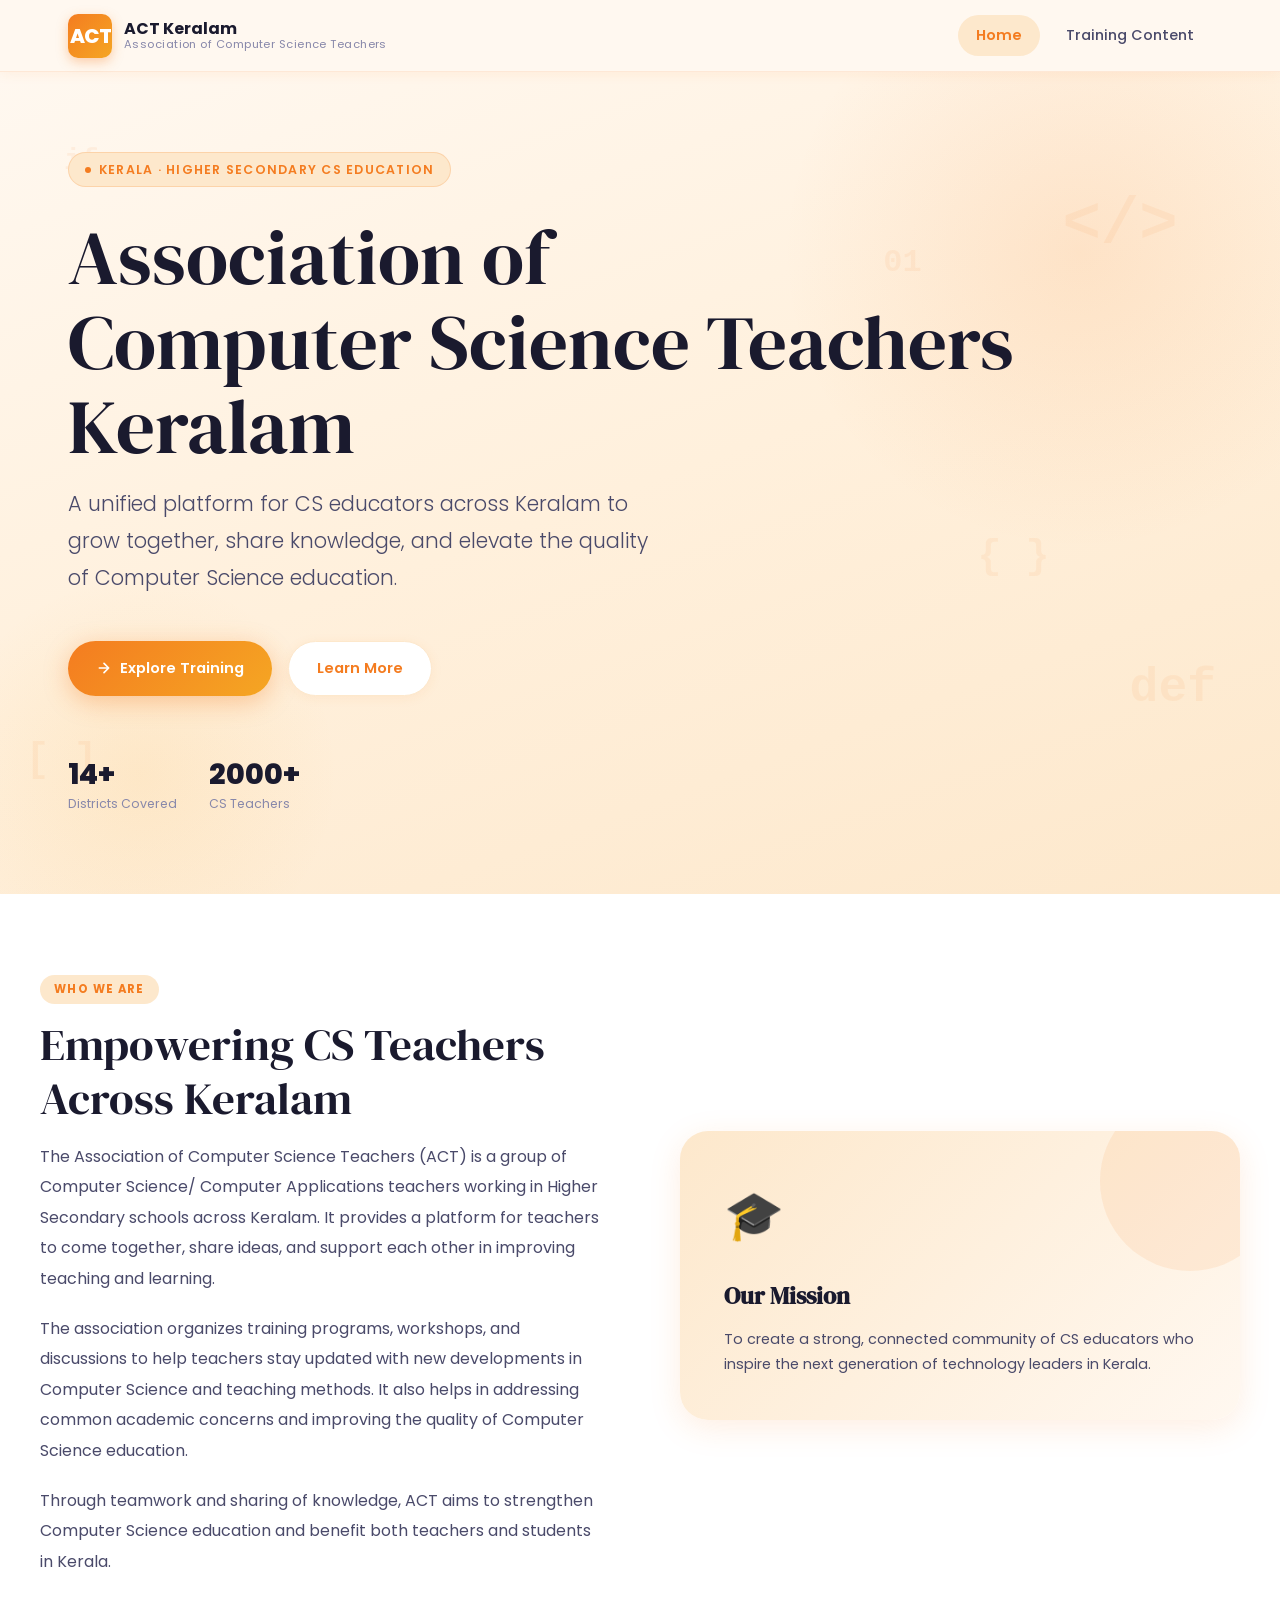
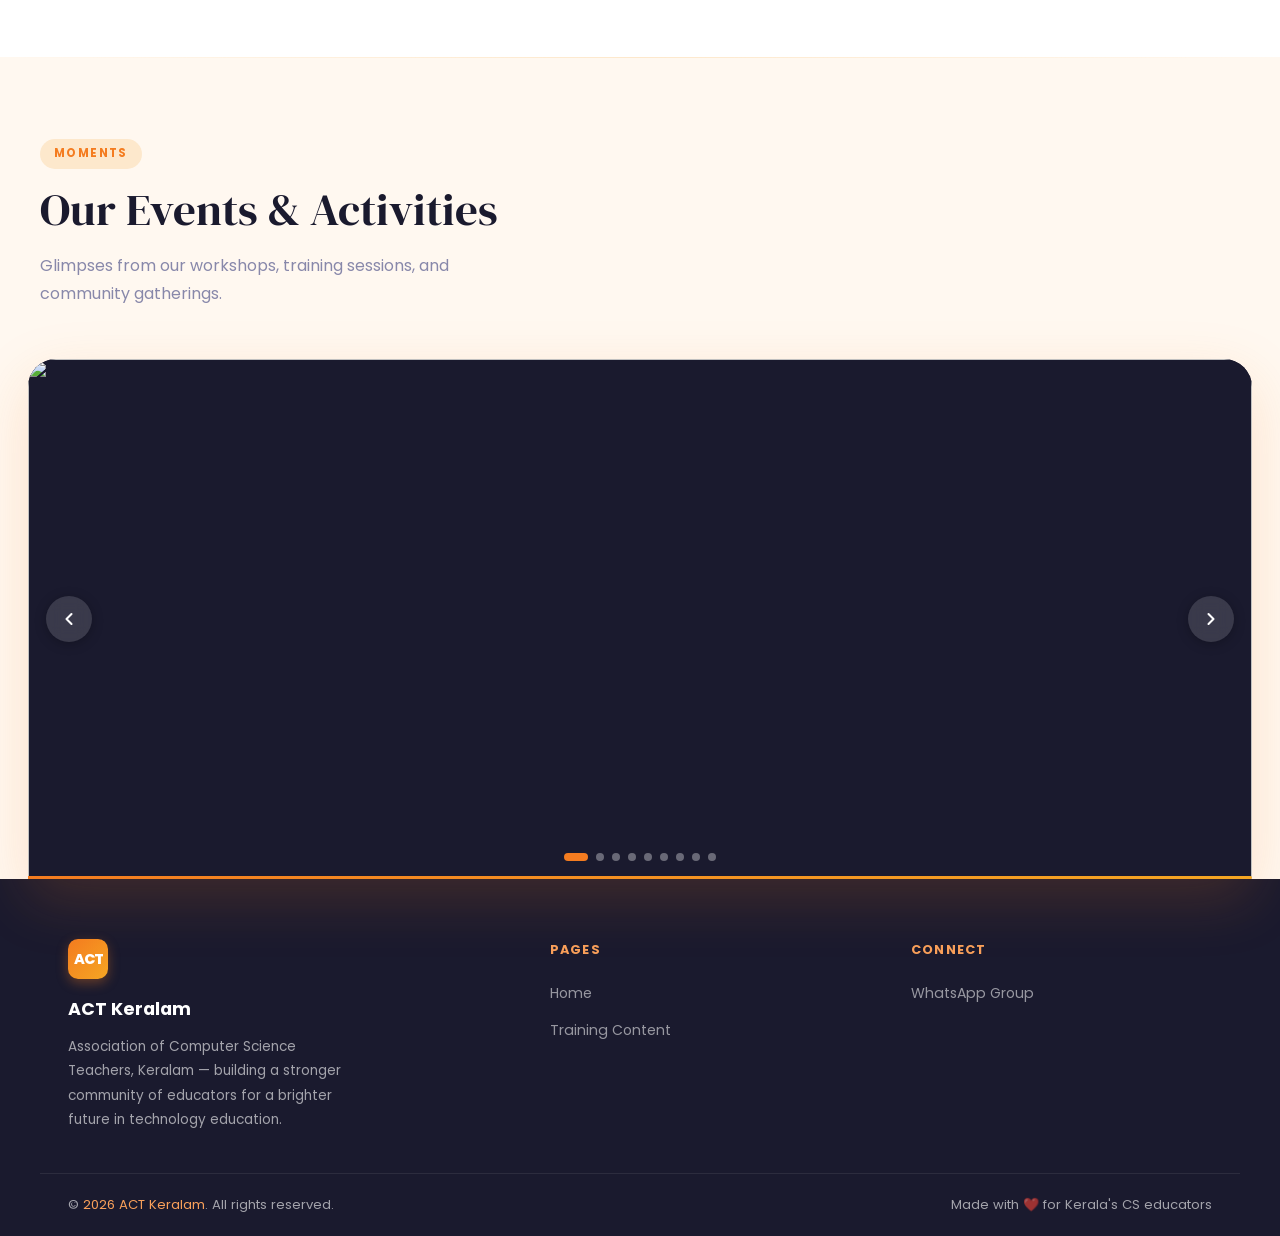
==== index.html @ 17eaa676 "Add files via upload" ====
<!DOCTYPE html>
<html lang="en">
<head>
  <meta charset="UTF-8" />
  <meta name="viewport" content="width=device-width, initial-scale=1.0" />
  <title>ACT Keralam — Association of Computer Science Teachers</title>
  <meta name="description" content="ACT Keralam is the Association of Computer Science Teachers in Kerala, supporting CS educators across Higher Secondary Schools." />
  <link rel="stylesheet" href="style.css" />
  <!-- Google Fonts preconnect for performance -->
  <link rel="preconnect" href="https://fonts.googleapis.com" />
  <link rel="preconnect" href="https://fonts.gstatic.com" crossorigin />
</head>
<body>

  <!-- ==============================
       STICKY NAVIGATION BAR
  ============================== -->
  <nav class="navbar" role="navigation" aria-label="Main navigation">
    <div class="nav-container">

      <!-- Brand / Logo -->
      <a href="index.html" class="nav-brand" aria-label="ACT Keralam home">
        <div class="nav-logo-icon" aria-hidden="true">ACT</div>
        <div class="nav-brand-text">
          <span class="nav-brand-name">ACT Keralam</span>
          <span class="nav-brand-sub">Association of Computer Science Teachers</span>
        </div>
      </a>

      <!-- Navigation Links -->
      <ul class="nav-links" role="list">
        <li><a href="index.html" class="active">Home</a></li>
        <li><a href="training.html">Training Content</a></li>
      </ul>

      <!-- Mobile Menu Toggle -->
      <button class="nav-toggle" aria-label="Toggle navigation menu" aria-expanded="false">
        <span></span>
        <span></span>
        <span></span>
      </button>

    </div>
  </nav>


  <!-- ==============================
       HERO / BANNER SECTION
  ============================== -->
  <header class="hero" role="banner">

    <!-- Subtle animated background pattern -->
    <div class="hero-bg-pattern" aria-hidden="true"></div>

    <!-- Tech-themed floating decorative characters -->
    <div class="hero-deco" aria-hidden="true">
      <span class="hero-deco-item">&lt;/&gt;</span>
      <span class="hero-deco-item">{ }</span>
      <span class="hero-deco-item">01</span>
      <span class="hero-deco-item">def</span>
      <span class="hero-deco-item">if</span>
      <span class="hero-deco-item">[ ]</span>
    </div>

    <!-- Hero content -->
    <div class="hero-content">
      <div class="hero-eyebrow">Kerala · Higher Secondary CS Education</div>

      <h1 class="hero-heading">
        Association of<br />
        Computer Science Teachers<br />
        Keralam
      </h1>

      <p class="hero-subtitle">
        A unified platform for CS educators across Keralam to grow together, share knowledge, and elevate the quality of Computer Science education.
      </p>

      <div class="hero-cta-row">
        <a href="training.html" class="btn-primary">
          <!-- Arrow icon -->
          <svg width="16" height="16" viewBox="0 0 24 24" fill="none" stroke="currentColor" stroke-width="2.5" stroke-linecap="round" stroke-linejoin="round" aria-hidden="true"><path d="M5 12h14M12 5l7 7-7 7"/></svg>
          Explore Training
        </a>
        <a href="#about" class="btn-secondary">Learn More</a>
      </div>

      <!-- Stats row -->
      <div class="hero-stats">
        <div class="hero-stat">
          <span class="hero-stat-number" data-target="14" data-suffix="+">14</span>
          <span class="hero-stat-label">Districts Covered</span>
        </div>
        <div class="hero-stat">
          <span class="hero-stat-number" data-target="2000" data-suffix="+">2000+</span>
          <span class="hero-stat-label">CS Teachers</span>
        </div>
      </div>
    </div>
  </header>


  <!-- ==============================
       ABOUT / CONTENT SECTION
  ============================== -->
  <section class="about-section" id="about" aria-labelledby="about-heading">
    <div class="section-container">
      <div class="about-inner">

        <!-- Text block -->
        <div class="about-text">
          <span class="section-tag">Who We Are</span>
          <h2 class="section-title" id="about-heading">Empowering CS Teachers Across Keralam</h2>

          <!-- Association description — exact content as required -->
          <p>
            The Association of Computer Science Teachers (ACT) is a group of Computer Science/ Computer Applications teachers working in Higher Secondary schools across Keralam. It provides a platform for teachers to come together, share ideas, and support each other in improving teaching and learning.
          </p>
          <p>
            The association organizes training programs, workshops, and discussions to help teachers stay updated with new developments in Computer Science and teaching methods. It also helps in addressing common academic concerns and improving the quality of Computer Science education.
          </p>
          <p>
            Through teamwork and sharing of knowledge, ACT aims to strengthen Computer Science education and benefit both teachers and students in Kerala.
          </p>
        </div>

        <!-- Visual card -->
        <div class="about-visual">
          <div class="about-card">
            <div class="about-card-icon" aria-hidden="true">🎓</div>
            <h3 class="about-card-title">Our Mission</h3>
            <p class="about-card-text">
              To create a strong, connected community of CS educators who inspire the next generation of technology leaders in Kerala.
            </p>
            <!-- Keyword pills -->
            
          </div>
        </div>

      </div>
    </div>
  </section>

  <hr class="divider" aria-hidden="true" />

  <!-- ==============================
       SLIDESHOW GALLERY SECTION

       HOW TO ADD YOUR IMAGES:
       1. Put your image files in an "images/" folder
          next to index.html (any aspect ratio is fine).
       2. In the <div class="slideshow-track"> below,
          replace each placeholder <div class="slide"> with:

          <div class="slide">
            <img src="images/your-photo.jpg" alt="Describe the photo" />
            <div class="slide-caption">Caption text here</div>
          </div>

       3. Add or remove <div class="slide"> blocks freely —
          the JS will auto-update the dot indicators.
       The slideshow handles portrait, landscape, and square
       images correctly (object-fit: contain keeps full image
       visible; object-fit: cover fills the frame).
  ============================== -->
  <section class="gallery-section" id="gallery" aria-labelledby="gallery-heading">
    <div class="section-container">

      <div class="section-header">
        <span class="section-tag">Moments</span>
        <h2 class="section-title" id="gallery-heading">Our Events &amp; Activities</h2>
        <p class="section-subtitle">Glimpses from our workshops, training sessions, and community gatherings.</p>
      </div>

    </div><!-- /.section-container — intentionally ends here so slideshow is full-width -->

    <!-- ---- Slideshow ---- -->
    <div class="slideshow" role="region" aria-label="Event photo slideshow" aria-roledescription="carousel">

      <!-- Slide track — all slides sit side-by-side, JS translates this -->
      <div class="slideshow-track" id="slideshowTrack">

        <!--
          ════════════════════════════════════════
          SLIDE 1 — replace placeholder with your image:
          <img src="images/photo1.jpg" alt="Python Workshop 2024" />
          ════════════════════════════════════════
        -->
        <div class="slide" role="group" aria-roledescription="slide" aria-label="Slide 1 of 6">
          <div class="slide-img-wrap">
            <img src="images/1.jpeg"  />
            <!-- ↑ Remove the div above and add your <img> tag here ↑ -->
          </div>
          
        </div>

        <!-- SLIDE 2 -->
        <div class="slide" role="group" aria-roledescription="slide" aria-label="Slide 2 of 6">
          <div class="slide-img-wrap">
            <img src="images/2.jpeg"  />
          </div>
          
        </div>

        <!-- SLIDE 3 -->
        <div class="slide" role="group" aria-roledescription="slide" aria-label="Slide 3 of 6">
          <div class="slide-img-wrap">
            <img src="images/3.jpeg"  />
          </div>
          
        </div>

        <!-- SLIDE 4 -->
        <div class="slide" role="group" aria-roledescription="slide" aria-label="Slide 4 of 6">
          <div class="slide-img-wrap">
            <img src="images/4.jpeg"  />
          </div>
          
        </div>

        <!-- SLIDE 5 -->
        <div class="slide" role="group" aria-roledescription="slide" aria-label="Slide 5 of 6">
          <div class="slide-img-wrap">
            <img src="images/5.jpeg"  />
          </div>
          
        </div>

        <!-- SLIDE 6 -->
        <div class="slide" role="group" aria-roledescription="slide" aria-label="Slide 6 of 6">
          <div class="slide-img-wrap">
            <img src="images/6.jpeg"  />
          </div>
          
        </div>
              

        <!-- SLIDE 7 -->
        <div class="slide" role="group" aria-roledescription="slide" aria-label="Slide 7 of 7">
          <div class="slide-img-wrap">
            <img src="images/7.jpeg"  />
          </div>
        
        </div>
              

        <!-- SLIDE 8 -->
        <div class="slide" role="group" aria-roledescription="slide" aria-label="Slide 8 of 8">
          <div class="slide-img-wrap">
            <img src="images/8.jpeg"  />
          </div>
          
        </div>
              

        <!-- SLIDE 9 -->
        <div class="slide" role="group" aria-roledescription="slide" aria-label="Slide 9 of 9">
          <div class="slide-img-wrap">
            <img src="images/9.jpeg"  />
          </div>
        </div>
              

      </div><!-- /.slideshow-track -->

      <!-- Prev / Next arrow buttons -->
      <button class="slideshow-btn slideshow-btn--prev" id="slidePrev" aria-label="Previous slide">
        <svg width="20" height="20" viewBox="0 0 24 24" fill="none" stroke="currentColor" stroke-width="2.5" stroke-linecap="round" stroke-linejoin="round" aria-hidden="true"><path d="M15 18l-6-6 6-6"/></svg>
      </button>
      <button class="slideshow-btn slideshow-btn--next" id="slideNext" aria-label="Next slide">
        <svg width="20" height="20" viewBox="0 0 24 24" fill="none" stroke="currentColor" stroke-width="2.5" stroke-linecap="round" stroke-linejoin="round" aria-hidden="true"><path d="M9 18l6-6-6-6"/></svg>
      </button>

      <!-- Dot indicators — generated by JS, shown here as fallback -->
      <div class="slideshow-dots" id="slideshowDots" role="tablist" aria-label="Slide indicators"></div>

      <!-- Autoplay progress bar -->
      <div class="slideshow-progress" aria-hidden="true">
        <div class="slideshow-progress-bar" id="progressBar"></div>
      </div>

    </div><!-- /.slideshow -->

  </section>


  <!-- ==============================
       FOOTER
  ============================== -->
  <footer role="contentinfo">
    <div class="footer-top">

      <!-- Brand column -->
      <div class="footer-brand">
        <div class="nav-logo-icon" aria-hidden="true" style="width:40px;height:40px;font-size:0.9rem;">ACT</div>
        <div class="footer-brand-name">ACT Keralam</div>
        <p class="footer-brand-text">
          Association of Computer Science Teachers, Keralam — building a stronger community of educators for a brighter future in technology education.
        </p>
      </div>

      <!-- Quick links column -->
      <div class="footer-col">
        <h4 class="footer-col-title">Pages</h4>
        <ul>
          <li><a href="index.html">Home</a></li>
          <li><a href="training.html">Training Content</a></li>
        </ul>
      </div>

      <!-- Connect column -->
      <div class="footer-col">
        <h4 class="footer-col-title">Connect</h4>
        <ul>
          <li><a href="https://youtube.com" target="_blank" rel="noopener noreferrer">WhatsApp Group</a></li>
        </ul>
      </div>

    </div>

    <!-- Bottom bar -->
    <div class="footer-bottom">
      <p class="footer-copy">
        &copy; <span id="year"></span> <span>ACT Keralam</span>. All rights reserved.
      </p>
      <p class="footer-copy">Made with ❤️ for Kerala's CS educators</p>
    </div>
  </footer>

  <script src="script.js"></script>
  <script>
    // Set current year in footer dynamically
    document.getElementById('year').textContent = new Date().getFullYear();
  </script>

</body>
</html>
---- style.css ----
/* =========================================
   ACT Keralam - Global Stylesheet
   Association of Computer Science Teachers
   ========================================= */

/* --- Google Fonts Import --- */
@import url('https://fonts.googleapis.com/css2?family=Poppins:wght@300;400;500;600;700;800&family=DM+Serif+Display:ital@0;1&display=swap');

/* --- CSS Variables (Design Tokens) --- */
:root {
  --cream: #FFF8F0;
  --cream-dark: #FFF0DC;
  --orange: #F47C20;
  --orange-light: #F9A05A;
  --orange-pale: #FDE8CC;
  --amber: #F5A623;
  --brown: #7A3B1E;
  --text-dark: #1A1A2E;
  --text-mid: #4A4A6A;
  --text-soft: #8888AA;
  --white: #FFFFFF;
  --shadow-sm: 0 2px 12px rgba(244,124,32,0.08);
  --shadow-md: 0 8px 32px rgba(244,124,32,0.13);
  --shadow-lg: 0 20px 60px rgba(244,124,32,0.18);
  --radius-sm: 10px;
  --radius-md: 18px;
  --radius-lg: 28px;
  --nav-height: 72px;
  --transition: 0.3s cubic-bezier(0.4, 0, 0.2, 1);
}

/* --- Reset & Base --- */
*, *::before, *::after {
  box-sizing: border-box;
  margin: 0;
  padding: 0;
}

html {
  scroll-behavior: smooth;
  font-size: 16px;
}

body {
  font-family: 'Poppins', sans-serif;
  background-color: var(--cream);
  color: var(--text-dark);
  line-height: 1.7;
  overflow-x: hidden;
}

a {
  text-decoration: none;
  color: inherit;
}

img {
  max-width: 100%;
  display: block;
}

/* =========================================
   NAVIGATION
   ========================================= */

.navbar {
  position: sticky;
  top: 0;
  z-index: 100;
  height: var(--nav-height);
  background: rgba(255, 248, 240, 0.92);
  backdrop-filter: blur(16px);
  -webkit-backdrop-filter: blur(16px);
  border-bottom: 1px solid rgba(244, 124, 32, 0.12);
  box-shadow: var(--shadow-sm);
  display: flex;
  align-items: center;
  transition: box-shadow var(--transition);
}

.nav-container {
  width: 100%;
  max-width: 1200px;
  margin: 0 auto;
  padding: 0 28px;
  display: flex;
  align-items: center;
  justify-content: space-between;
  gap: 24px;
}

/* Logo / Brand */
.nav-brand {
  display: flex;
  align-items: center;
  gap: 12px;
  flex-shrink: 0;
}

.nav-logo-icon {
  width: 44px;
  height: 44px;
  background: linear-gradient(135deg, var(--orange), var(--amber));
  border-radius: var(--radius-sm);
  display: flex;
  align-items: center;
  justify-content: center;
  font-size: 1.25rem;
  font-weight: 800;
  color: white;
  letter-spacing: -1px;
  box-shadow: 0 4px 12px rgba(244,124,32,0.35);
  flex-shrink: 0;
}

.nav-brand-text {
  display: flex;
  flex-direction: column;
  line-height: 1.2;
}

.nav-brand-name {
  font-size: 1rem;
  font-weight: 700;
  color: var(--text-dark);
}

.nav-brand-sub {
  font-size: 0.7rem;
  font-weight: 400;
  color: var(--text-soft);
  letter-spacing: 0.04em;
}

/* Nav Links */
.nav-links {
  display: flex;
  align-items: center;
  gap: 8px;
  list-style: none;
}

.nav-links a {
  display: block;
  padding: 8px 18px;
  font-size: 0.9rem;
  font-weight: 500;
  color: var(--text-mid);
  border-radius: 50px;
  transition: background var(--transition), color var(--transition);
}

.nav-links a:hover,
.nav-links a.active {
  background: var(--orange-pale);
  color: var(--orange);
}

.nav-links a.active {
  font-weight: 600;
}

/* Mobile hamburger */
.nav-toggle {
  display: none;
  flex-direction: column;
  gap: 5px;
  cursor: pointer;
  padding: 6px;
  background: none;
  border: none;
}

.nav-toggle span {
  display: block;
  width: 24px;
  height: 2px;
  background: var(--text-dark);
  border-radius: 2px;
  transition: all var(--transition);
}

/* =========================================
   HERO SECTION
   ========================================= */

.hero {
  position: relative;
  min-height: 88vh;
  display: flex;
  align-items: center;
  overflow: hidden;
  background: linear-gradient(160deg, #FFF8F0 0%, #FFF0DC 50%, #FDE8CC 100%);
}

/* Decorative background pattern */
.hero-bg-pattern {
  position: absolute;
  inset: 0;
  pointer-events: none;
  overflow: hidden;
}

/* Floating tech-themed circles/shapes */
.hero-bg-pattern::before {
  content: '';
  position: absolute;
  top: -120px;
  right: -100px;
  width: 600px;
  height: 600px;
  border-radius: 50%;
  background: radial-gradient(circle, rgba(244,124,32,0.12) 0%, transparent 70%);
}

.hero-bg-pattern::after {
  content: '';
  position: absolute;
  bottom: -80px;
  left: -60px;
  width: 400px;
  height: 400px;
  border-radius: 50%;
  background: radial-gradient(circle, rgba(245,166,35,0.10) 0%, transparent 70%);
}

/* Floating tech icons SVG shapes */
.hero-deco {
  position: absolute;
  inset: 0;
  pointer-events: none;
}

.hero-deco-item {
  position: absolute;
  opacity: 0.07;
  font-size: 5rem;
  color: var(--orange);
  font-family: monospace;
  font-weight: 700;
  user-select: none;
  animation: float 6s ease-in-out infinite;
}

.hero-deco-item:nth-child(1) { top: 12%; right: 8%;  font-size: 4rem; animation-delay: 0s; }
.hero-deco-item:nth-child(2) { top: 55%; right: 18%; font-size: 2.5rem; animation-delay: 1.5s; }
.hero-deco-item:nth-child(3) { top: 20%; right: 28%; font-size: 2rem; animation-delay: 0.8s; }
.hero-deco-item:nth-child(4) { bottom: 20%; right: 5%; font-size: 3rem; animation-delay: 2.2s; }
.hero-deco-item:nth-child(5) { top: 8%; left: 5%;   font-size: 1.8rem; animation-delay: 3s; }
.hero-deco-item:nth-child(6) { bottom: 12%; left: 2%; font-size: 2.5rem; animation-delay: 1s; }

@keyframes float {
  0%, 100% { transform: translateY(0px) rotate(0deg); }
  50%       { transform: translateY(-18px) rotate(4deg); }
}

/* Hero Content */
.hero-content {
  position: relative;
  z-index: 2;
  max-width: 1200px;
  margin: 0 auto;
  padding: 80px 28px;
  width: 100%;
}

.hero-eyebrow {
  display: inline-flex;
  align-items: center;
  gap: 8px;
  background: var(--orange-pale);
  color: var(--orange);
  font-size: 0.78rem;
  font-weight: 600;
  letter-spacing: 0.1em;
  text-transform: uppercase;
  padding: 6px 16px;
  border-radius: 50px;
  margin-bottom: 28px;
  border: 1px solid rgba(244,124,32,0.2);
}

.hero-eyebrow::before {
  content: '';
  width: 6px;
  height: 6px;
  background: var(--orange);
  border-radius: 50%;
  animation: pulse 2s infinite;
}

@keyframes pulse {
  0%, 100% { opacity: 1; transform: scale(1); }
  50%       { opacity: 0.5; transform: scale(1.5); }
}

.hero-heading {
  font-family: 'DM Serif Display', serif;
  font-size: clamp(2.4rem, 6vw, 5rem);
  font-weight: 400;
  line-height: 1.1;
  color: var(--text-dark);
  margin-bottom: 16px;
}

.hero-heading span {
  color: var(--orange);
  font-style: italic;
}

.hero-subtitle {
  font-size: clamp(1rem, 2.5vw, 1.3rem);
  font-weight: 300;
  color: var(--text-mid);
  max-width: 580px;
  margin-bottom: 44px;
  line-height: 1.8;
}

.hero-cta-row {
  display: flex;
  gap: 16px;
  flex-wrap: wrap;
}

/* Buttons */
.btn-primary {
  display: inline-flex;
  align-items: center;
  gap: 8px;
  background: linear-gradient(135deg, var(--orange), var(--amber));
  color: white;
  font-family: 'Poppins', sans-serif;
  font-size: 0.92rem;
  font-weight: 600;
  padding: 14px 28px;
  border-radius: 50px;
  border: none;
  cursor: pointer;
  box-shadow: 0 6px 24px rgba(244,124,32,0.35);
  transition: transform var(--transition), box-shadow var(--transition);
  text-decoration: none;
}

.btn-primary:hover {
  transform: translateY(-2px);
  box-shadow: 0 12px 32px rgba(244,124,32,0.45);
}

.btn-secondary {
  display: inline-flex;
  align-items: center;
  gap: 8px;
  background: white;
  color: var(--orange);
  font-family: 'Poppins', sans-serif;
  font-size: 0.92rem;
  font-weight: 600;
  padding: 14px 28px;
  border-radius: 50px;
  border: 1.5px solid var(--orange-pale);
  cursor: pointer;
  box-shadow: var(--shadow-sm);
  transition: all var(--transition);
  text-decoration: none;
}

.btn-secondary:hover {
  background: var(--orange-pale);
  border-color: var(--orange-light);
  transform: translateY(-2px);
}

/* Hero stat chips */
.hero-stats {
  display: flex;
  gap: 32px;
  margin-top: 64px;
  flex-wrap: wrap;
}

.hero-stat {
  display: flex;
  flex-direction: column;
}

.hero-stat-number {
  font-size: 1.8rem;
  font-weight: 800;
  color: var(--text-dark);
  line-height: 1;
}

.hero-stat-label {
  font-size: 0.78rem;
  color: var(--text-soft);
  font-weight: 400;
  margin-top: 4px;
}

/* =========================================
   SECTION COMMON STYLES
   ========================================= */

section {
  padding: 80px 28px;
}

.section-container {
  max-width: 1200px;
  margin: 0 auto;
}

.section-tag {
  display: inline-block;
  background: var(--orange-pale);
  color: var(--orange);
  font-size: 0.72rem;
  font-weight: 700;
  letter-spacing: 0.12em;
  text-transform: uppercase;
  padding: 5px 14px;
  border-radius: 50px;
  margin-bottom: 14px;
}

.section-title {
  font-family: 'DM Serif Display', serif;
  font-size: clamp(1.8rem, 4vw, 2.8rem);
  font-weight: 400;
  color: var(--text-dark);
  line-height: 1.2;
  margin-bottom: 16px;
}

.section-subtitle {
  font-size: 1rem;
  color: var(--text-soft);
  max-width: 500px;
}

.section-header {
  margin-bottom: 52px;
}

/* =========================================
   ABOUT SECTION (Home Page)
   ========================================= */

.about-section {
  background: var(--white);
}

.about-inner {
  display: grid;
  grid-template-columns: 1fr 1fr;
  gap: 80px;
  align-items: center;
}

.about-text p {
  font-size: 1rem;
  color: var(--text-mid);
  line-height: 1.9;
  margin-bottom: 20px;
}

.about-text p:last-child {
  margin-bottom: 0;
}

/* About visual card */
.about-visual {
  position: relative;
}

.about-card {
  background: linear-gradient(135deg, var(--orange-pale), var(--cream));
  border-radius: var(--radius-lg);
  padding: 44px;
  box-shadow: var(--shadow-md);
  position: relative;
  overflow: hidden;
}

.about-card::before {
  content: '';
  position: absolute;
  top: -40px;
  right: -40px;
  width: 180px;
  height: 180px;
  border-radius: 50%;
  background: rgba(244,124,32,0.1);
}

.about-card-icon {
  font-size: 3rem;
  margin-bottom: 20px;
}

.about-card-title {
  font-family: 'DM Serif Display', serif;
  font-size: 1.5rem;
  color: var(--text-dark);
  margin-bottom: 10px;
}

.about-card-text {
  font-size: 0.9rem;
  color: var(--text-mid);
  line-height: 1.7;
}

/* Pillars / feature pills */
.about-pillars {
  display: flex;
  flex-wrap: wrap;
  gap: 10px;
  margin-top: 28px;
}

.pillar-chip {
  background: white;
  color: var(--orange);
  border: 1.5px solid var(--orange-pale);
  font-size: 0.8rem;
  font-weight: 500;
  padding: 7px 16px;
  border-radius: 50px;
  box-shadow: var(--shadow-sm);
}

/* =========================================
   GALLERY / SLIDESHOW SECTION (Home Page)
   ========================================= */

.gallery-section {
  background: var(--cream);
  /* section-container padding handles top/bottom;
     slideshow bleeds full width below it */
  padding-bottom: 0;
}

/* ─── Slideshow outer shell ─── */
.slideshow {
  position: relative;
  width: 100%;
  overflow: hidden;
  background: var(--text-dark);
  /* Fixed height so every slide takes the same space regardless of image ratio */
  height: 520px;
  border-radius: var(--radius-lg) var(--radius-lg) 0 0;
  box-shadow: var(--shadow-lg);
  /* margin ties it visually to the section above */
  margin-top: 12px;
  user-select: none;
}

@media (max-width: 900px) { .slideshow { height: 400px; } }
@media (max-width: 600px) { .slideshow { height: 260px; border-radius: var(--radius-md) var(--radius-md) 0 0; } }

/* ─── Track — all slides in a row ─── */
.slideshow-track {
  display: flex;
  height: 100%;
  width: 100%;
  /* JS sets transform: translateX(-N*100%) to advance */
  transform: translateX(0);
  transition: transform 0.55s cubic-bezier(0.77, 0, 0.175, 1);
}

/* ─── Individual slide ─── */
.slide {
  flex: 0 0 100%;   /* each slide is exactly 100% of the viewport width */
  width: 100%;
  height: 100%;
  position: relative;
  overflow: hidden;
}

/* ─── Image wrapper — centres image of ANY aspect ratio ─── */
.slide-img-wrap {
  width: 100%;
  height: 100%;
  display: flex;
  align-items: center;
  justify-content: center;
  background: var(--text-dark);
  overflow: hidden;
}

/*
  HOW REAL IMAGES ARE HANDLED:
  ─────────────────────────────
  • object-fit: contain  → whole image always visible, letterboxed if needed
  • object-fit: cover    → fills the frame, crops if needed (comment/uncomment)
  Swap to 'cover' if you prefer full-bleed cropped images.
*/
.slide-img-wrap img {
  width: 100%;
  height: 100%;
  object-fit: contain;      /* ← change to 'cover' for full-bleed */
  object-position: center;
  display: block;
  transition: transform 0.6s ease;
}

.slide:hover .slide-img-wrap img {
  transform: scale(1.03);
}

/* ─── Placeholder (shown until real images are added) ─── */
.slide-placeholder {
  width: 100%;
  height: 100%;
  display: flex;
  flex-direction: column;
  align-items: center;
  justify-content: center;
  gap: 12px;
  background: linear-gradient(160deg, #2A1A3E 0%, var(--text-dark) 100%);
  position: relative;
  overflow: hidden;
}

/* Diagonal stripe texture on placeholder */
.slide-placeholder::before {
  content: '';
  position: absolute;
  inset: 0;
  background: repeating-linear-gradient(
    -45deg,
    transparent,
    transparent 28px,
    rgba(244,124,32,0.04) 28px,
    rgba(244,124,32,0.04) 56px
  );
}

.slide-placeholder-icon {
  font-size: 3.5rem;
  opacity: 0.25;
  position: relative;
}

.slide-placeholder-label {
  font-size: 0.85rem;
  font-weight: 700;
  letter-spacing: 0.12em;
  text-transform: uppercase;
  color: var(--orange-light);
  opacity: 0.75;
  background: rgba(255,255,255,0.06);
  padding: 6px 18px;
  border-radius: 50px;
  border: 1px solid rgba(244,124,32,0.2);
  position: relative;
}

.slide-placeholder-hint {
  font-size: 0.72rem;
  color: rgba(255,255,255,0.3);
  font-family: monospace;
  position: relative;
}

/* ─── Slide caption overlay ─── */
.slide-caption {
  position: absolute;
  bottom: 0;
  left: 0;
  right: 0;
  padding: 32px 28px 20px;
  background: linear-gradient(to top, rgba(0,0,0,0.65) 0%, transparent 100%);
  color: white;
  font-size: 0.95rem;
  font-weight: 600;
  letter-spacing: 0.02em;
  pointer-events: none;
}

/* ─── Prev / Next buttons ─── */
.slideshow-btn {
  position: absolute;
  top: 50%;
  transform: translateY(-50%);
  width: 46px;
  height: 46px;
  border-radius: 50%;
  border: none;
  background: rgba(255,255,255,0.14);
  backdrop-filter: blur(8px);
  -webkit-backdrop-filter: blur(8px);
  color: white;
  cursor: pointer;
  display: flex;
  align-items: center;
  justify-content: center;
  transition: background var(--transition), transform var(--transition);
  z-index: 10;
  box-shadow: 0 2px 12px rgba(0,0,0,0.25);
}

.slideshow-btn:hover {
  background: var(--orange);
  transform: translateY(-50%) scale(1.08);
}

.slideshow-btn--prev { left: 18px; }
.slideshow-btn--next { right: 18px; }

@media (max-width: 600px) {
  .slideshow-btn { width: 36px; height: 36px; }
  .slideshow-btn--prev { left: 10px; }
  .slideshow-btn--next { right: 10px; }
}

/* ─── Dot indicators ─── */
.slideshow-dots {
  position: absolute;
  bottom: 18px;
  left: 50%;
  transform: translateX(-50%);
  display: flex;
  gap: 8px;
  z-index: 10;
}

.slideshow-dot {
  width: 8px;
  height: 8px;
  border-radius: 50%;
  border: none;
  background: rgba(255,255,255,0.35);
  cursor: pointer;
  padding: 0;
  transition: background var(--transition), transform var(--transition), width var(--transition);
}

.slideshow-dot.active {
  background: var(--orange);
  width: 24px;           /* active dot stretches into a pill */
  border-radius: 4px;
  transform: none;
}

.slideshow-dot:hover:not(.active) {
  background: rgba(255,255,255,0.65);
}

/* ─── Progress bar ─── */
.slideshow-progress {
  position: absolute;
  bottom: 0;
  left: 0;
  right: 0;
  height: 3px;
  background: rgba(255,255,255,0.1);
  z-index: 10;
}

.slideshow-progress-bar {
  height: 100%;
  width: 0%;
  background: linear-gradient(90deg, var(--orange), var(--amber));
  border-radius: 0 2px 2px 0;
}

/* =========================================
   FOOTER
   ========================================= */

footer {
  background: var(--text-dark);
  color: rgba(255,255,255,0.6);
  padding: 0;
}

.footer-top {
  padding: 60px 28px 40px;
  max-width: 1200px;
  margin: 0 auto;
  display: grid;
  grid-template-columns: 1.4fr 1fr 1fr;
  gap: 60px;
}

.footer-brand .nav-logo-icon {
  margin-bottom: 16px;
}

.footer-brand-name {
  font-size: 1.1rem;
  font-weight: 700;
  color: white;
  margin-bottom: 10px;
}

.footer-brand-text {
  font-size: 0.85rem;
  line-height: 1.8;
  max-width: 280px;
}

.footer-col-title {
  font-size: 0.8rem;
  font-weight: 700;
  letter-spacing: 0.1em;
  text-transform: uppercase;
  color: var(--orange-light);
  margin-bottom: 18px;
}

.footer-col ul {
  list-style: none;
  display: flex;
  flex-direction: column;
  gap: 10px;
}

.footer-col ul li a {
  font-size: 0.88rem;
  color: rgba(255,255,255,0.55);
  transition: color var(--transition);
}

.footer-col ul li a:hover {
  color: var(--orange-light);
}

.footer-bottom {
  border-top: 1px solid rgba(255,255,255,0.08);
  padding: 20px 28px;
  max-width: 1200px;
  margin: 0 auto;
  display: flex;
  align-items: center;
  justify-content: space-between;
  flex-wrap: wrap;
  gap: 12px;
}

.footer-copy {
  font-size: 0.82rem;
}

.footer-copy span {
  color: var(--orange-light);
}

/* =========================================
   TRAINING PAGE
   ========================================= */

/* Page header band */
.page-hero {
  background: linear-gradient(135deg, var(--text-dark) 0%, #2A1A3E 100%);
  padding: 80px 28px;
  position: relative;
  overflow: hidden;
}

.page-hero::before {
  content: '';
  position: absolute;
  top: -60px; right: -60px;
  width: 400px; height: 400px;
  border-radius: 50%;
  background: radial-gradient(circle, rgba(244,124,32,0.18) 0%, transparent 70%);
  pointer-events: none;
}

.page-hero-content {
  max-width: 1200px;
  margin: 0 auto;
  position: relative;
  z-index: 2;
}

.page-hero-eyebrow {
  display: inline-block;
  background: rgba(244,124,32,0.2);
  color: var(--orange-light);
  font-size: 0.75rem;
  font-weight: 600;
  letter-spacing: 0.12em;
  text-transform: uppercase;
  padding: 5px 14px;
  border-radius: 50px;
  margin-bottom: 18px;
  border: 1px solid rgba(244,124,32,0.25);
}

.page-hero-title {
  font-family: 'DM Serif Display', serif;
  font-size: clamp(2rem, 5vw, 3.5rem);
  color: white;
  margin-bottom: 14px;
  line-height: 1.1;
}

.page-hero-desc {
  font-size: 1rem;
  color: rgba(255,255,255,0.55);
  max-width: 520px;
  line-height: 1.8;
}

/* Training table section */
.training-section {
  padding: 80px 28px;
  background: var(--cream);
}

.training-container {
  max-width: 1200px;
  margin: 0 auto;
}

/* Table wrapper for scroll on mobile */
.table-wrapper {
  background: white;
  border-radius: var(--radius-lg);
  box-shadow: var(--shadow-md);
  overflow: hidden;
  overflow-x: auto;
}

table {
  width: 100%;
  border-collapse: collapse;
  min-width: 560px;
}

thead {
  background: linear-gradient(135deg, var(--text-dark), #2A1A3E);
}

thead th {
  padding: 18px 24px;
  text-align: left;
  font-size: 0.78rem;
  font-weight: 600;
  letter-spacing: 0.1em;
  text-transform: uppercase;
  color: rgba(255,255,255,0.75);
}

thead th:first-child {
  border-radius: 0;
}

tbody tr {
  border-bottom: 1px solid rgba(244,124,32,0.08);
  transition: background var(--transition);
}

tbody tr:last-child {
  border-bottom: none;
}

tbody tr:hover {
  background: var(--orange-pale);
}

tbody td {
  padding: 18px 24px;
  font-size: 0.92rem;
  color: var(--text-mid);
  vertical-align: middle;
}

/* Row number badge */
.row-num {
  display: inline-flex;
  align-items: center;
  justify-content: center;
  width: 28px;
  height: 28px;
  background: var(--orange-pale);
  color: var(--orange);
  border-radius: 8px;
  font-size: 0.75rem;
  font-weight: 700;
  margin-right: 10px;
  flex-shrink: 0;
}

.topic-cell {
  display: flex;
  align-items: center;
  font-weight: 500;
  color: var(--text-dark);
}

/* Link pills */
.link-pills {
  display: flex;
  gap: 8px;
  flex-wrap: wrap;
}

.link-pill {
  display: inline-flex;
  align-items: center;
  gap: 5px;
  background: var(--orange-pale);
  color: var(--orange);
  font-size: 0.78rem;
  font-weight: 600;
  padding: 5px 13px;
  border-radius: 50px;
  border: 1px solid rgba(244,124,32,0.2);
  transition: all var(--transition);
  cursor: pointer;
}

.link-pill:hover {
  background: var(--orange);
  color: white;
  border-color: var(--orange);
  transform: translateY(-1px);
}

.link-pill svg {
  width: 12px;
  height: 12px;
}

/* Quiz badge */
.quiz-badge {
  display: inline-flex;
  align-items: center;
  gap: 5px;
  background: #EDF7FF;
  color: #2D7DD2;
  font-size: 0.78rem;
  font-weight: 600;
  padding: 5px 13px;
  border-radius: 50px;
  border: 1px solid rgba(45,125,210,0.2);
  transition: all var(--transition);
  cursor: pointer;
}

.quiz-badge:hover {
  background: #2D7DD2;
  color: white;
  transform: translateY(-1px);
}

/* Author chip */
.author-chip {
  display: inline-flex;
  align-items: center;
  gap: 7px;
}

.author-avatar {
  width: 28px;
  height: 28px;
  border-radius: 50%;
  background: linear-gradient(135deg, var(--orange), var(--amber));
  display: flex;
  align-items: center;
  justify-content: center;
  font-size: 0.65rem;
  font-weight: 700;
  color: white;
  flex-shrink: 0;
}

.author-name {
  font-size: 0.85rem;
  font-weight: 500;
  color: var(--text-dark);
}

/* =========================================
   WHATSAPP / DISCUSSION CARD
   ========================================= */

.discussion-section {
  padding: 0 28px 80px;
  background: var(--cream);
}

.discussion-card {
  max-width: 1200px;
  margin: 0 auto;
  background: linear-gradient(135deg, #1FAF38 0%, #128C7E 100%);
  border-radius: var(--radius-lg);
  padding: 52px 60px;
  display: flex;
  align-items: center;
  justify-content: space-between;
  gap: 40px;
  box-shadow: 0 20px 60px rgba(31,175,56,0.25);
  position: relative;
  overflow: hidden;
  flex-wrap: wrap;
}

.discussion-card::before {
  content: '';
  position: absolute;
  top: -60px; right: -60px;
  width: 300px; height: 300px;
  border-radius: 50%;
  background: rgba(255,255,255,0.07);
}

.discussion-card::after {
  content: '';
  position: absolute;
  bottom: -80px; left: 30%;
  width: 200px; height: 200px;
  border-radius: 50%;
  background: rgba(255,255,255,0.05);
}

.discussion-content {
  position: relative;
  z-index: 2;
}

.discussion-icon {
  font-size: 2.5rem;
  margin-bottom: 12px;
}

.discussion-title {
  font-family: 'DM Serif Display', serif;
  font-size: clamp(1.4rem, 3vw, 2rem);
  color: white;
  margin-bottom: 8px;
  line-height: 1.2;
}

.discussion-sub {
  font-size: 0.9rem;
  color: rgba(255,255,255,0.75);
}

.discussion-action {
  position: relative;
  z-index: 2;
  flex-shrink: 0;
}

.btn-whatsapp {
  display: inline-flex;
  align-items: center;
  gap: 10px;
  background: white;
  color: #1FAF38;
  font-family: 'Poppins', sans-serif;
  font-size: 0.95rem;
  font-weight: 700;
  padding: 16px 32px;
  border-radius: 50px;
  border: none;
  cursor: pointer;
  box-shadow: 0 8px 24px rgba(0,0,0,0.15);
  transition: all var(--transition);
  text-decoration: none;
}

.btn-whatsapp:hover {
  transform: translateY(-3px);
  box-shadow: 0 14px 32px rgba(0,0,0,0.2);
}

/* =========================================
   RESPONSIVE — MOBILE
   ========================================= */

@media (max-width: 900px) {
  .about-inner {
    grid-template-columns: 1fr;
    gap: 40px;
  }

  .footer-top {
    grid-template-columns: 1fr 1fr;
    gap: 40px;
  }

  .footer-brand {
    grid-column: 1 / -1;
  }

  .discussion-card {
    flex-direction: column;
    padding: 40px 36px;
    text-align: center;
  }
}

@media (max-width: 680px) {
  section {
    padding: 60px 20px;
  }

  .hero-content {
    padding: 60px 20px;
  }

  .hero-stats {
    gap: 24px;
  }

  .nav-container {
    padding: 0 20px;
  }

  .nav-links {
    display: none;
    position: fixed;
    top: var(--nav-height);
    left: 0; right: 0;
    background: rgba(255,248,240,0.97);
    backdrop-filter: blur(16px);
    flex-direction: column;
    padding: 20px;
    box-shadow: var(--shadow-md);
    gap: 4px;
  }

  .nav-links.open {
    display: flex;
  }

  .nav-links a {
    padding: 12px 18px;
    border-radius: var(--radius-sm);
    width: 100%;
  }

  .nav-toggle {
    display: flex;
  }

  .nav-brand-sub {
    display: none;
  }

  .footer-top {
    grid-template-columns: 1fr;
    gap: 32px;
    padding: 48px 20px 32px;
  }

  .footer-bottom {
    padding: 20px;
    flex-direction: column;
    text-align: center;
  }

  .page-hero {
    padding: 60px 20px;
  }

  .training-section,
  .discussion-section {
    padding-left: 20px;
    padding-right: 20px;
  }

  .discussion-card {
    padding: 32px 24px;
  }
}

/* =========================================
   UTILITY
   ========================================= */

.divider {
  height: 1px;
  background: linear-gradient(90deg, transparent, var(--orange-pale), transparent);
  border: none;
  margin: 0;
}
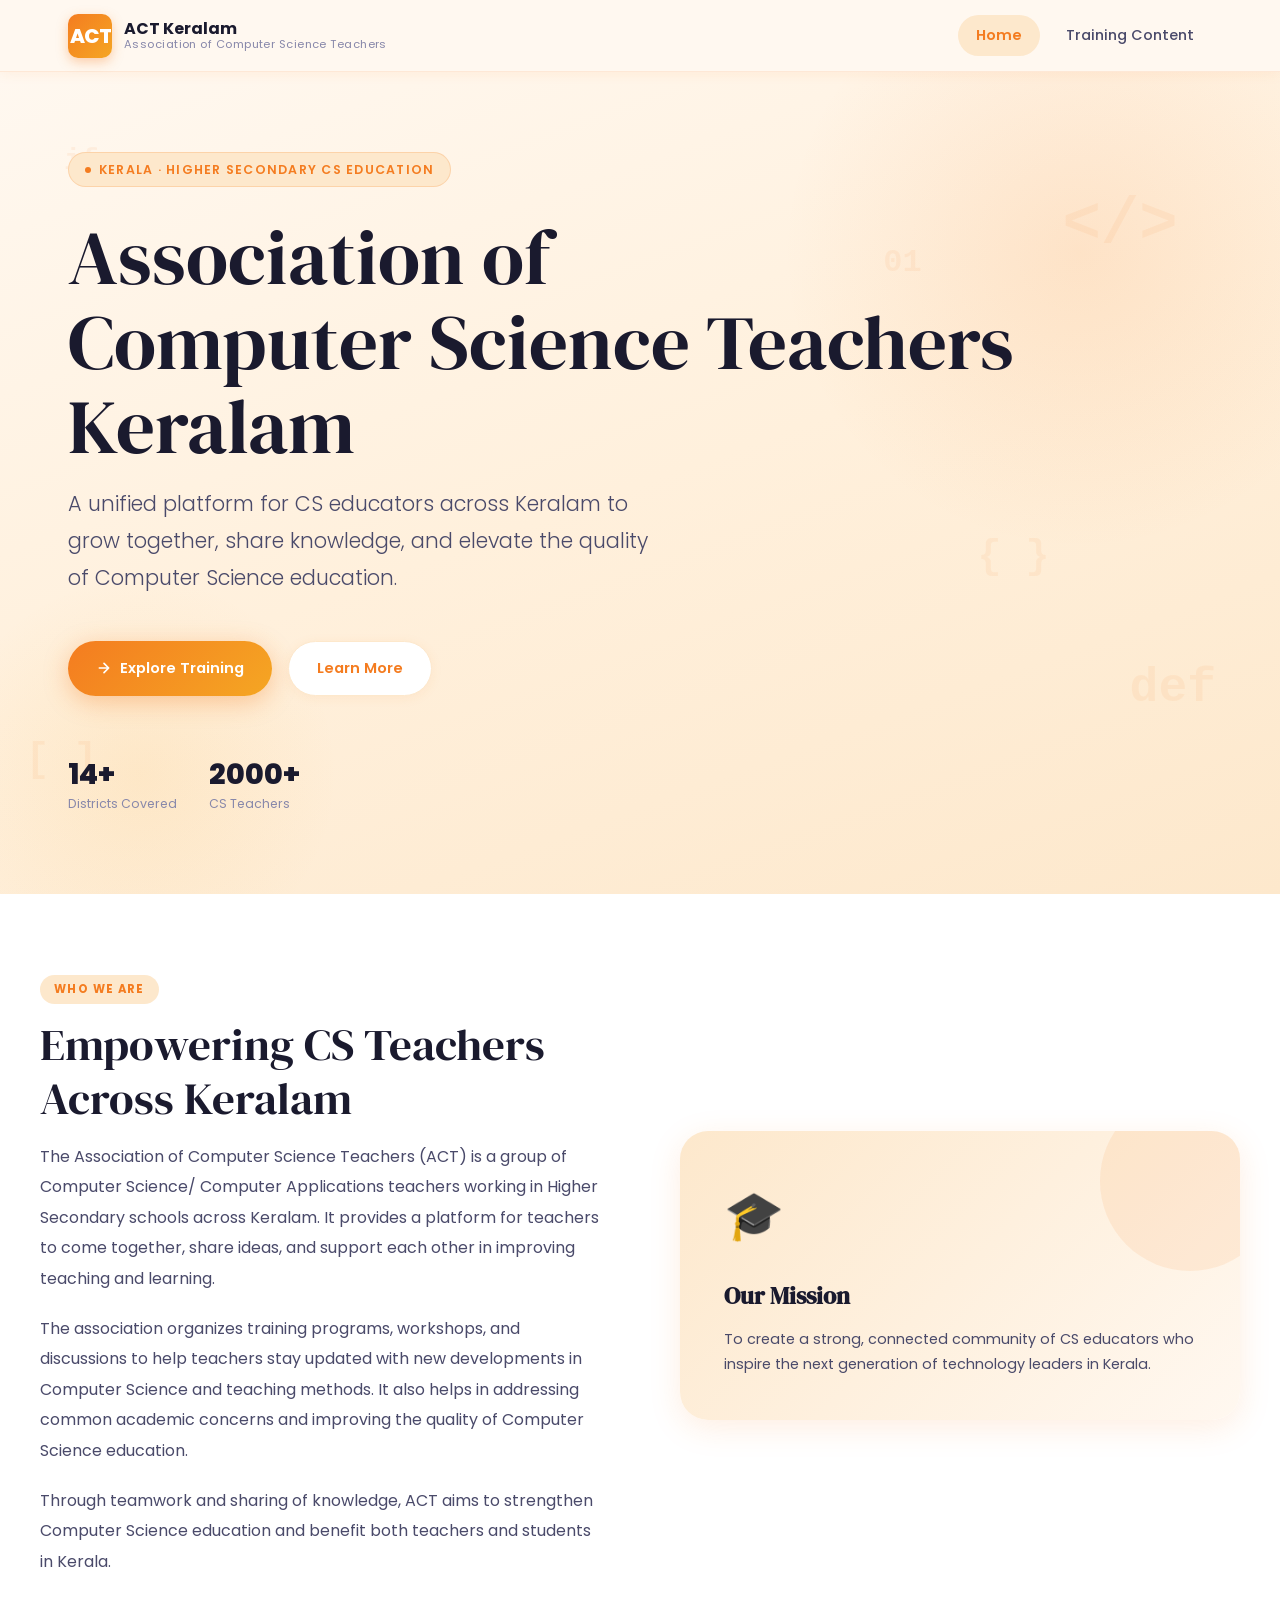
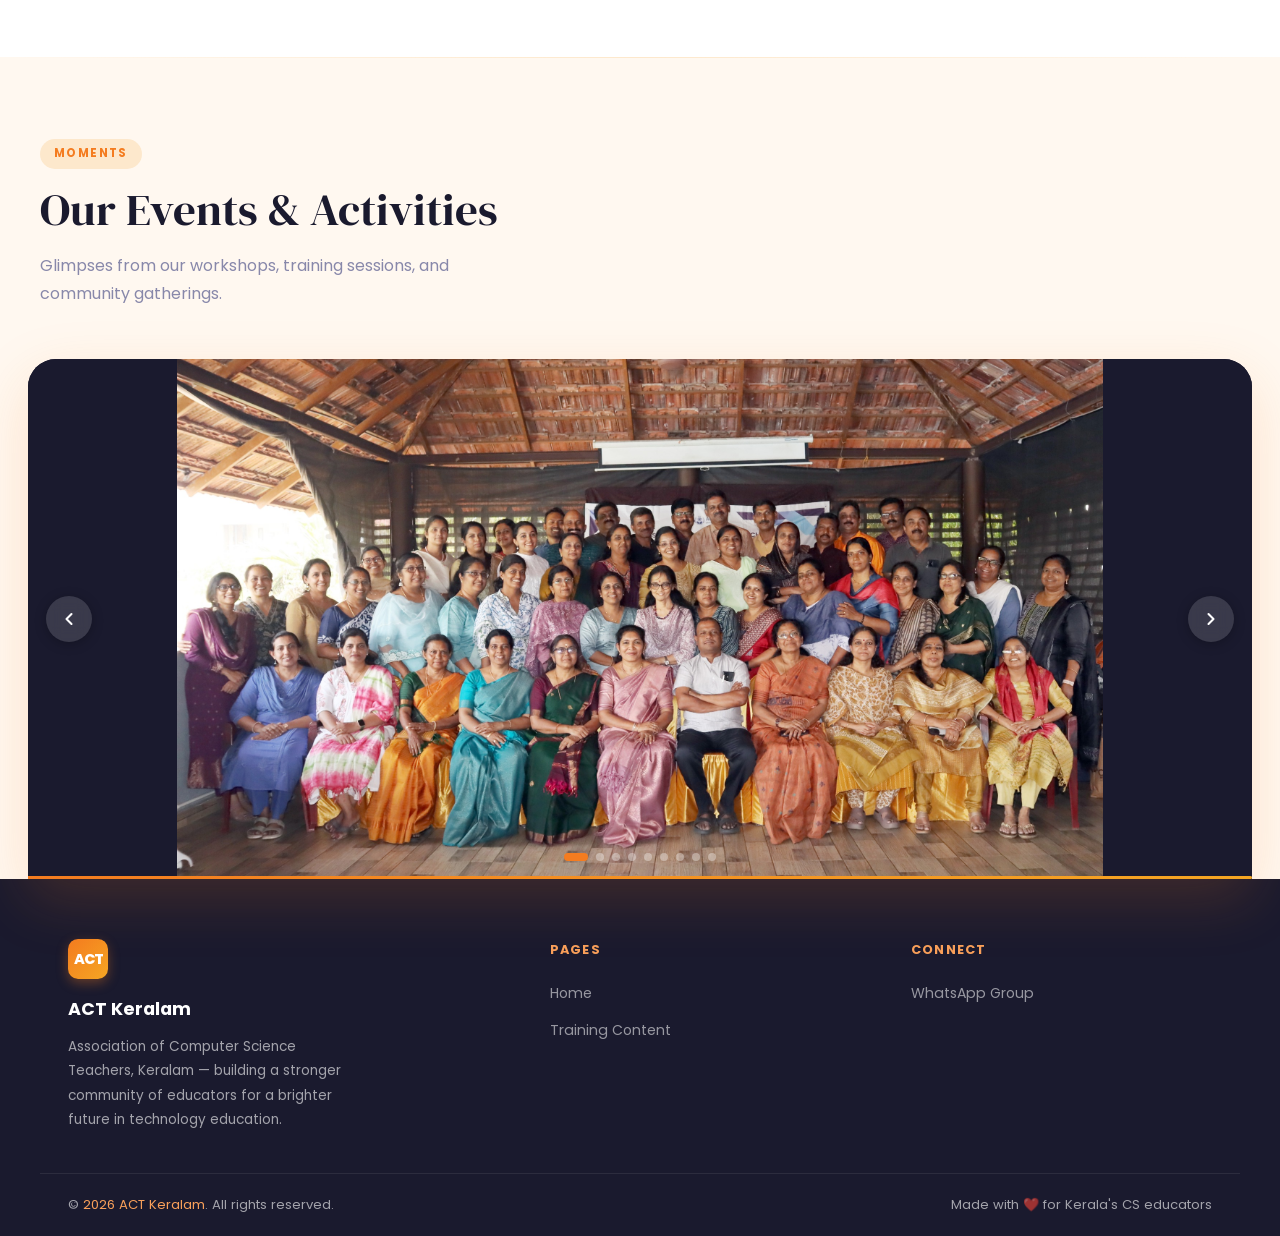
==== commit 7e3d1b56: "Update index.html" ====
--- a/index.html
+++ b/index.html
@@ -188,7 +188,7 @@
         -->
         <div class="slide" role="group" aria-roledescription="slide" aria-label="Slide 1 of 6">
           <div class="slide-img-wrap">
-            <img src="images/1.jpeg"  />
+            <img src="1.jpeg"  />
             <!-- ↑ Remove the div above and add your <img> tag here ↑ -->
           </div>
           
@@ -197,7 +197,7 @@
         <!-- SLIDE 2 -->
         <div class="slide" role="group" aria-roledescription="slide" aria-label="Slide 2 of 6">
           <div class="slide-img-wrap">
-            <img src="images/2.jpeg"  />
+            <img src="2.jpeg"  />
           </div>
           
         </div>
@@ -205,7 +205,7 @@
         <!-- SLIDE 3 -->
         <div class="slide" role="group" aria-roledescription="slide" aria-label="Slide 3 of 6">
           <div class="slide-img-wrap">
-            <img src="images/3.jpeg"  />
+            <img src="3.jpeg"  />
           </div>
           
         </div>
@@ -213,7 +213,7 @@
         <!-- SLIDE 4 -->
         <div class="slide" role="group" aria-roledescription="slide" aria-label="Slide 4 of 6">
           <div class="slide-img-wrap">
-            <img src="images/4.jpeg"  />
+            <img src="4.jpeg"  />
           </div>
           
         </div>
@@ -221,7 +221,7 @@
         <!-- SLIDE 5 -->
         <div class="slide" role="group" aria-roledescription="slide" aria-label="Slide 5 of 6">
           <div class="slide-img-wrap">
-            <img src="images/5.jpeg"  />
+            <img src="5.jpeg"  />
           </div>
           
         </div>
@@ -229,7 +229,7 @@
         <!-- SLIDE 6 -->
         <div class="slide" role="group" aria-roledescription="slide" aria-label="Slide 6 of 6">
           <div class="slide-img-wrap">
-            <img src="images/6.jpeg"  />
+            <img src="6.jpeg"  />
           </div>
           
         </div>
@@ -238,7 +238,7 @@
         <!-- SLIDE 7 -->
         <div class="slide" role="group" aria-roledescription="slide" aria-label="Slide 7 of 7">
           <div class="slide-img-wrap">
-            <img src="images/7.jpeg"  />
+            <img src="7.jpeg"  />
           </div>
         
         </div>
@@ -247,7 +247,7 @@
         <!-- SLIDE 8 -->
         <div class="slide" role="group" aria-roledescription="slide" aria-label="Slide 8 of 8">
           <div class="slide-img-wrap">
-            <img src="images/8.jpeg"  />
+            <img src="8.jpeg"  />
           </div>
           
         </div>
@@ -256,7 +256,7 @@
         <!-- SLIDE 9 -->
         <div class="slide" role="group" aria-roledescription="slide" aria-label="Slide 9 of 9">
           <div class="slide-img-wrap">
-            <img src="images/9.jpeg"  />
+            <img src="9.jpeg"  />
           </div>
         </div>
               
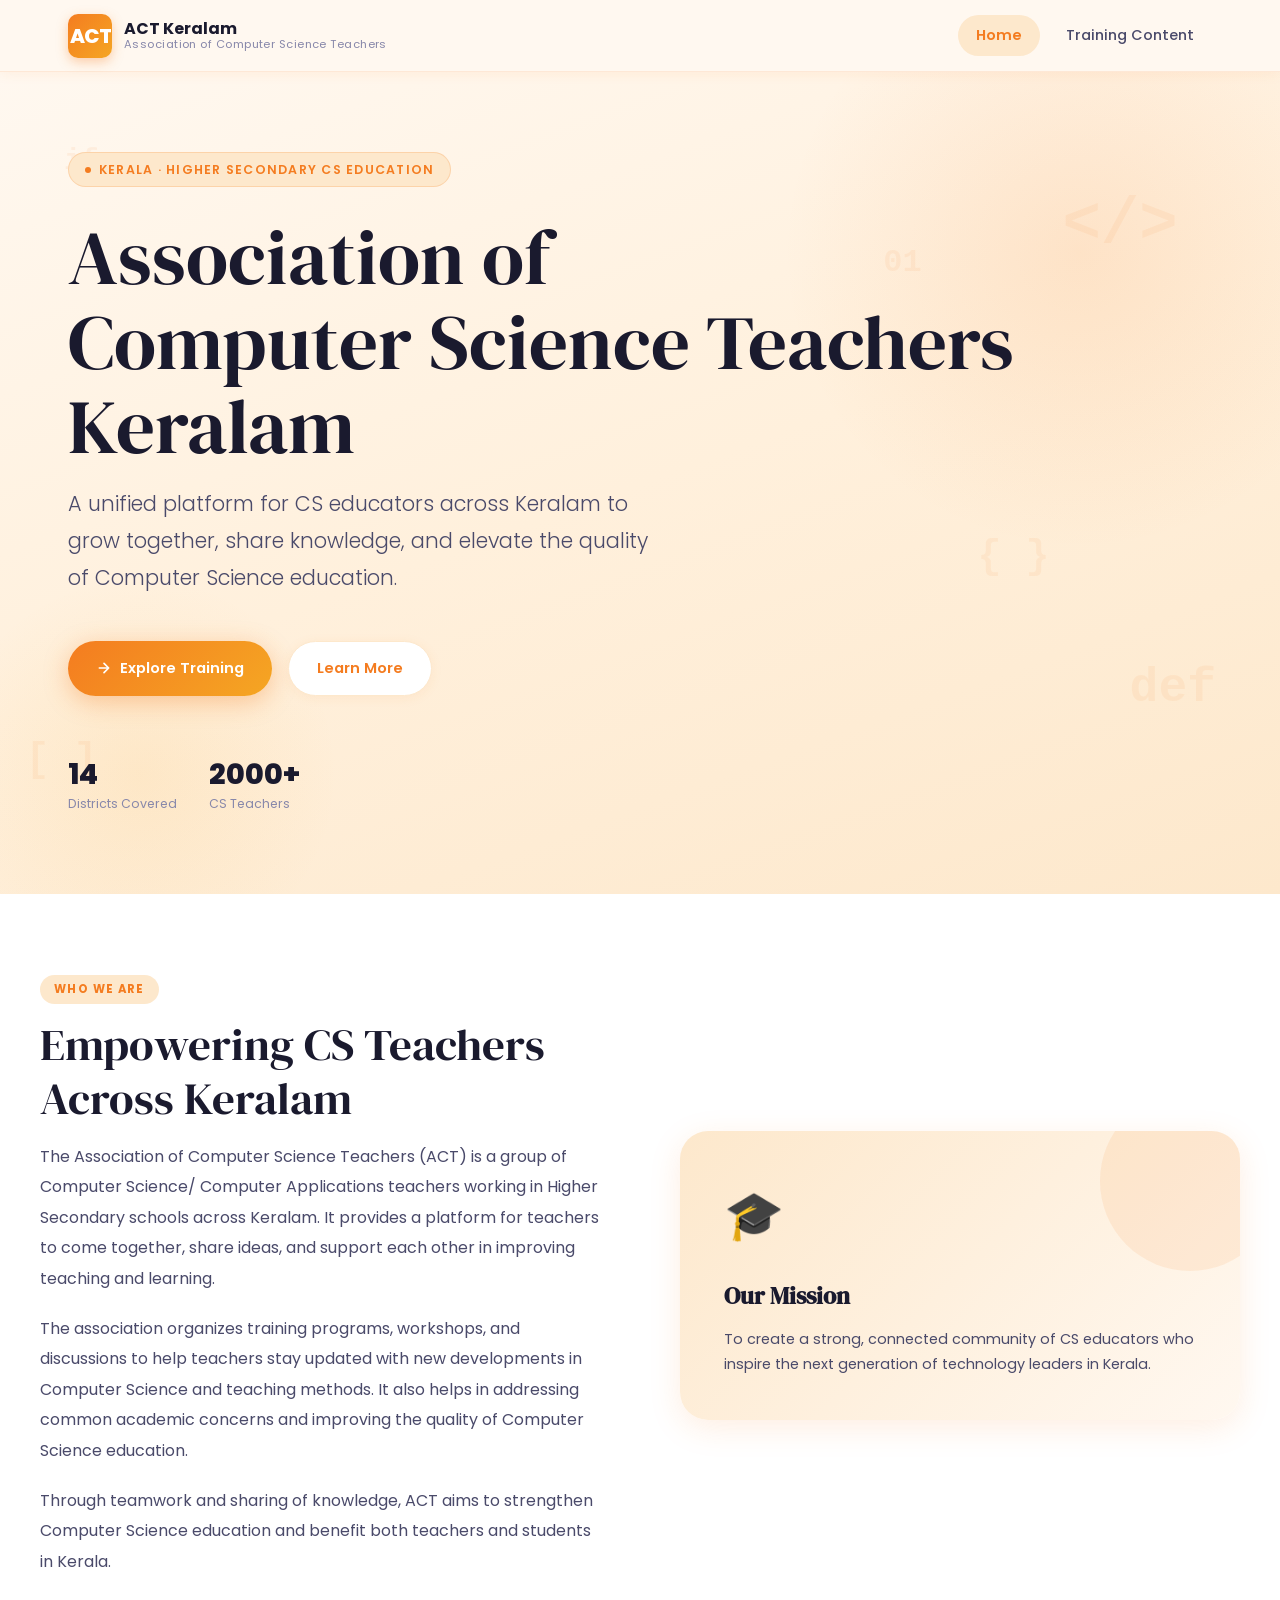
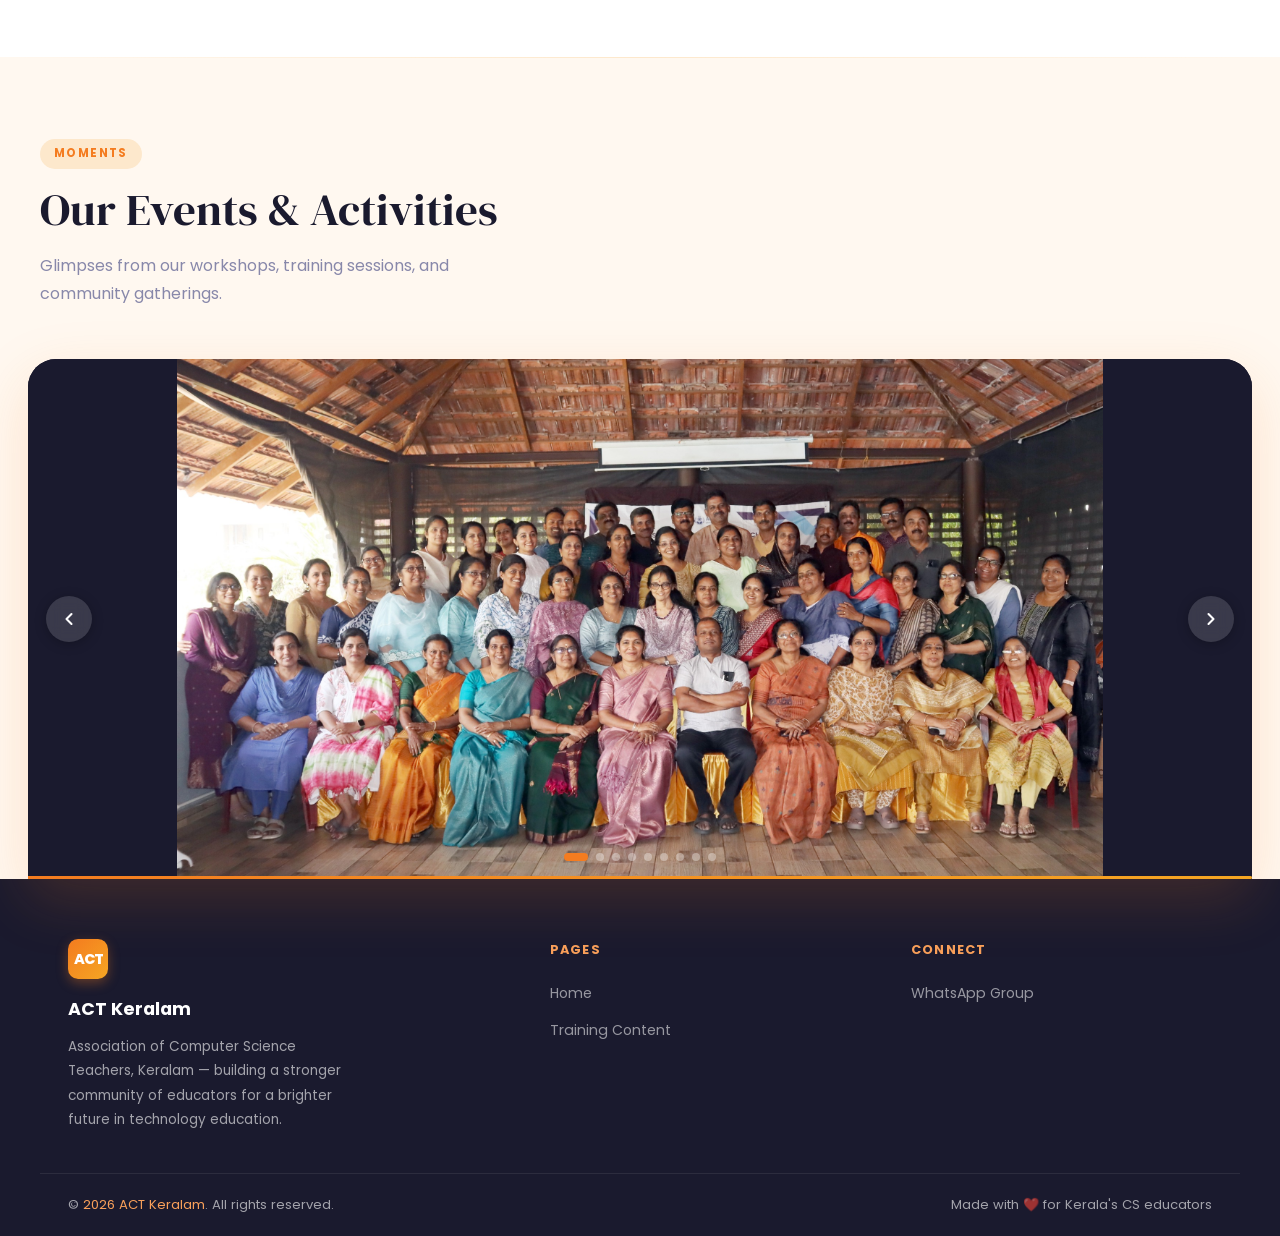
==== commit 3f05bd69: "Update index.html" ====
--- a/index.html
+++ b/index.html
@@ -88,7 +88,7 @@
       <!-- Stats row -->
       <div class="hero-stats">
         <div class="hero-stat">
-          <span class="hero-stat-number" data-target="14" data-suffix="+">14</span>
+          <span class="hero-stat-number" data-target="14">14</span>
           <span class="hero-stat-label">Districts Covered</span>
         </div>
         <div class="hero-stat">
